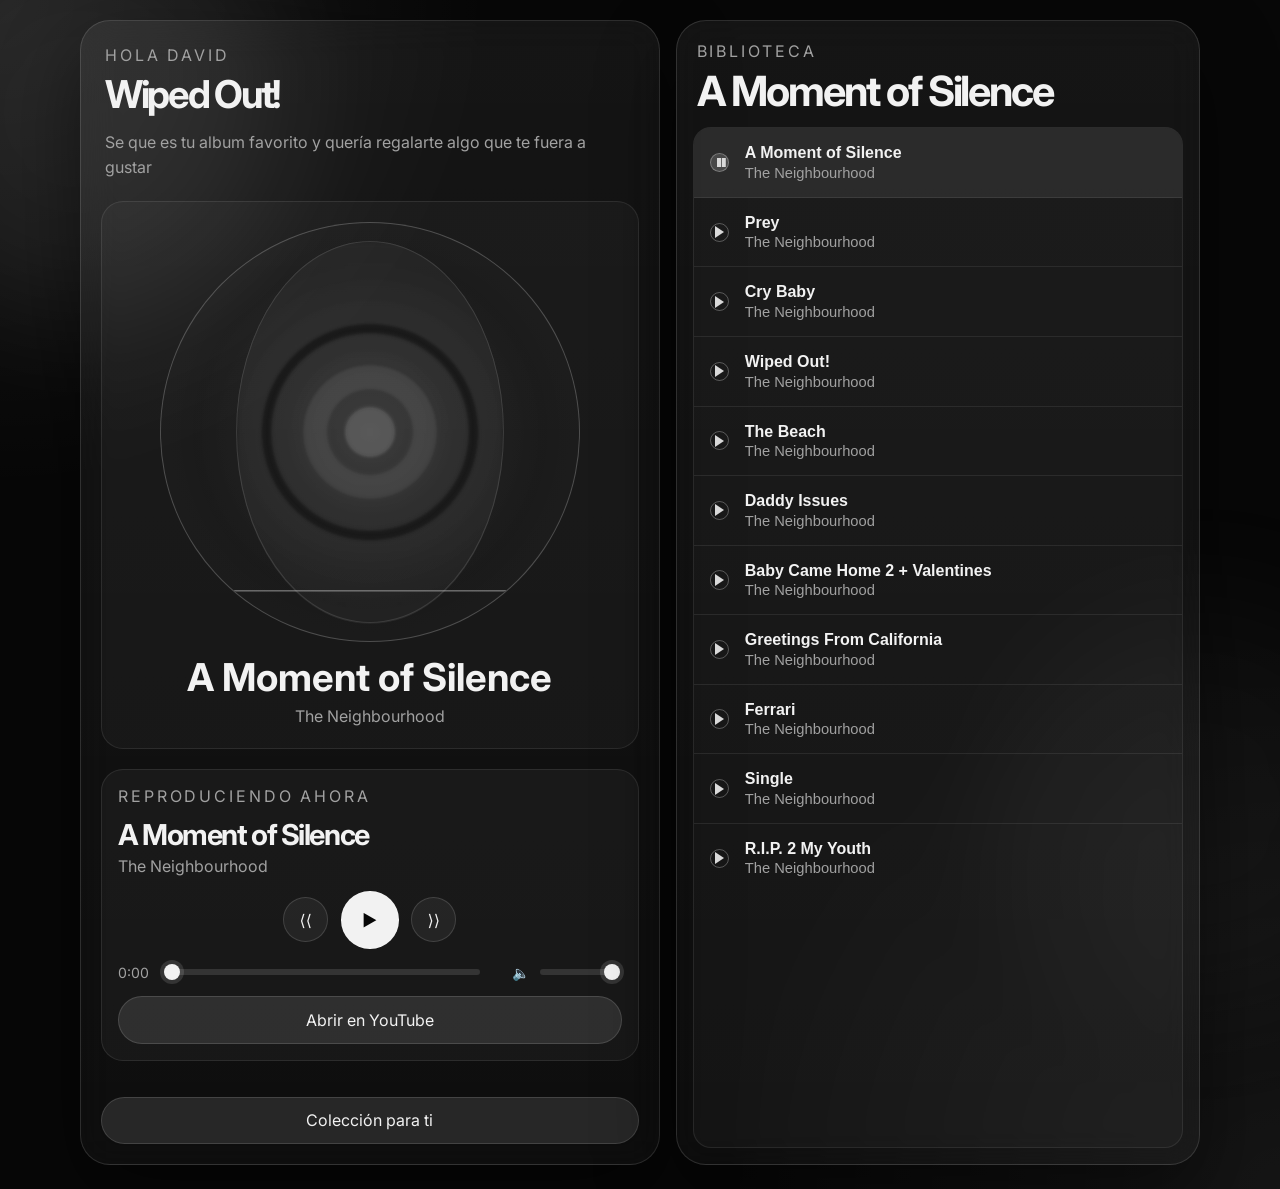
==== index.html @ c1a70a04 "Add files via upload" ====
<!doctype html>
<html lang="es">

<head>
  <meta charset="UTF-8" />
  <meta name="viewport" content="width=device-width, initial-scale=1.0" />
  <title>Web Music</title>
  <link rel="preconnect" href="https://fonts.googleapis.com" />
  <link rel="preconnect" href="https://fonts.gstatic.com" crossorigin />
  <link href="https://fonts.googleapis.com/css2?family=Inter:wght@400;500;600;700;800&display=swap" rel="stylesheet" />
  <link rel="stylesheet" href="styles.css" />
</head>

<body>
  <div class="background-glow glow-one"></div>
  <div class="background-glow glow-two"></div>

  <main class="app-shell">
    <section class="hero-panel">
      <div class="hero-copy">
        <p class="eyebrow">Hola David</p>
        <h1>Wiped Out!</h1>
        <p class="hero-text">
          Se que es tu album favorito y quería regalarte algo que te fuera a gustar
        </p>
      </div>

      <div class="album-card" aria-label="Portada del álbum">
        <div class="album-disc">
          <div class="disc-inner">
            <img id="cover-image" src="portada/Vinilo.png" />
          </div>
        </div>
        <div class="album-meta">
          <p class="album-label"></p>
          <h2 id="album-title">A Moment of Silence</h2>
          <p id="album-artist">The Neighbourhood</p>
        </div>
      </div>
      <section class="player-card" aria-label="Reproductor">
        <div class="player-info">
          <p class="eyebrow">Reproduciendo ahora</p>
          <h3 id="current-title">A Moment of Silence</h3>
          <p id="current-artist">The Neighbourhood</p>
        </div>

        <div class="transport-controls" aria-label="Controles de reproducción">
          <button class="transport-button" id="prev-btn" type="button" aria-label="Canción anterior">⟨⟨</button>
          <button class="transport-button transport-button--primary" id="play-btn" type="button"
            aria-label="Reproducir o pausar">▶</button>
          <button class="transport-button" id="next-btn" type="button" aria-label="Siguiente canción">⟩⟩</button>
        </div>

        <div class="progress-row">
          <span id="current-time">0:00</span>
          <input id="progress" class="progress-bar" type="range" min="0" max="100" value="0"
            aria-label="Progreso de reproducción" />
          <span id="duration">0:00</span>
          <div class="volume-container">
            <span>🔈</span>
            <input id="volume" class="progress-bar" type="range" min="0" max="1" step="0.1" value="1"
              aria-label="Control de volumen" />
          </div>
        </div>
        <a id="youtube-link" class="ghost-button ghost-button--link"
          href="https://youtu.be/X_MJi2JZT9Y?si=LZOxs-9jnB7cyAii" target="_blank" rel="noreferrer">Abrir en YouTube</a>
      </section>
      <button class="ghost-button" type="button" onclick="window.location.href='index2.html'">
        Colección para ti
      </button>
    </section>

    <section class="library-panel" aria-labelledby="library-title">
      <div class="library-header">
        <div>
          <p class="eyebrow">Biblioteca</p>
          <h2 id="library-title">Canciones</h2>
        </div>
      </div>

      <div class="song-list" role="list" aria-label="Canciones disponibles">

        <button class="song-row is-active" type="button" role="listitem"
          data-audio-src="audio/01 - A Moment of Silence.flac" data-title="A Moment of Silence"
          data-artist="The Neighbourhood" data-duration="" data-cover=""
          data-youtube-url="https://youtu.be/X_MJi2JZT9Y?si=LZOxs-9jnB7cyAii">
          <span class="play-icon"></span>
          <div class="song-info">
            <strong>A Moment of Silence</strong>
            <span>The Neighbourhood</span>
          </div>
          <span class="song-time"></span>
        </button>

        <button class="song-row" type="button" role="listitem" data-audio-src="audio/02 - Prey.flac" data-title="Prey"
          data-artist="The Neighbourhood" data-duration="" data-cover=""
          data-youtube-url="https://youtu.be/2IE3T9mcqyM?si=kcVaIrD9ECGJUx4r">
          <span class="play-icon"></span>
          <div class="song-info">
            <strong>Prey</strong>
            <span>The Neighbourhood</span>
          </div>
          <span class="song-time"></span>
        </button>

        <button class="song-row" type="button" role="listitem" data-audio-src="audio/03 - Cry Baby.flac"
          data-title="Cry Baby" data-artist="The Neighbourhood" data-duration="" data-cover=""
          data-youtube-url="https://youtu.be/r4LGe12tNR8?si=oYWPxXBeQCHHmG9L">
          <span class="play-icon"></span>
          <div class="song-info">
            <strong>Cry Baby</strong>
            <span>The Neighbourhood</span>
          </div>
          <span class="song-time"></span>
        </button>

        <button class="song-row" type="button" role="listitem" data-audio-src="audio/04 - Wiped Out!.flac"
          data-title="Wiped Out!" data-artist="The Neighbourhood" data-duration="" data-cover=""
          data-youtube-url="https://youtu.be/Z3UCVQIjAJ8?si=EQxbtlF7-bE2CV-W">
          <span class="play-icon"></span>
          <div class="song-info">
            <strong>Wiped Out!</strong>
            <span>The Neighbourhood</span>
          </div>
          <span class="song-time"></span>
        </button>

        <button class="song-row" type="button" role="listitem" data-audio-src="audio/05 - The Beach.flac"
          data-title="The Beach" data-artist="The Neighbourhood" data-duration="" data-cover=""
          data-youtube-url="https://youtu.be/DujKJ1OaLQE?si=FPn8JjN-559nMz6W">
          <span class="play-icon"></span>
          <div class="song-info">
            <strong>The Beach</strong>
            <span>The Neighbourhood</span>
          </div>
          <span class="song-time"></span>
        </button>

        <button class="song-row" type="button" role="listitem" data-audio-src="audio/06 - Daddy Issues.flac"
          data-title="Daddy Issues" data-artist="The Neighbourhood" data-duration="" data-cover=""
          data-youtube-url="https://youtu.be/_lMlsPQJs6U?si=nh6zydv7W_WUyDfO">
          <span class="play-icon"></span>
          <div class="song-info">
            <strong>Daddy Issues</strong>
            <span>The Neighbourhood</span>
          </div>
          <span class="song-time"></span>
        </button>

        <button class="song-row" type="button" role="listitem"
          data-audio-src="audio/07 - Baby Came Home 2 + Valentines.flac" data-title="Baby Came Home 2 + Valentines"
          data-artist="The Neighbourhood" data-duration="" data-cover=""
          data-youtube-url="https://youtu.be/Y1INLCftBko?si=MyTrIibpLX4V5cPW">
          <span class="play-icon"></span>
          <div class="song-info">
            <strong>Baby Came Home 2 + Valentines</strong>
            <span>The Neighbourhood</span>
          </div>
          <span class="song-time"></span>
        </button>

        <button class="song-row" type="button" role="listitem"
          data-audio-src="audio/08 - Greetings From Califournia.flac" data-title="Greetings From California"
          data-artist="The Neighbourhood" data-duration="" data-cover=""
          data-youtube-url="https://youtu.be/IH0Jb2yWpDA?si=b-KxC_NXCizscCBx">
          <span class="play-icon"></span>
          <div class="song-info">
            <strong>Greetings From California</strong>
            <span>The Neighbourhood</span>
          </div>
          <span class="song-time"></span>
        </button>

        <button class="song-row" type="button" role="listitem" data-audio-src="audio/09 - Ferrari.flac"
          data-title="Ferrari" data-artist="The Neighbourhood" data-duration="" data-cover=""
          data-youtube-url="https://youtu.be/IH0Jb2yWpDA?si=b-KxC_NXCizscCBx">
          <span class="play-icon"></span>
          <div class="song-info">
            <strong>Ferrari</strong>
            <span>The Neighbourhood</span>
          </div>
          <span class="song-time"></span>
        </button>

        <button class="song-row" type="button" role="listitem" data-audio-src="audio/10 - Single.flac"
          data-title="Single" data-artist="The Neighbourhood" data-duration="" data-cover=""
          data-youtube-url="https://youtu.be/jbmftUwstS8?si=qcjT_TL4IlT3vNXc">
          <span class="play-icon"></span>
          <div class="song-info">
            <strong>Single</strong>
            <span>The Neighbourhood</span>
          </div>
          <span class="song-time"></span>
        </button>

        <button class="song-row" type="button" role="listitem" data-audio-src="audio/11 - R.I.P. 2 My Youth.flac"
          data-title="R.I.P. 2 My Youth" data-artist="The Neighbourhood" data-duration="" data-cover=""
          data-youtube-url="https://youtu.be/vKH-rcO6PA8?si=PG-aEHUIAWFCWy7N">
          <span class="play-icon"></span>
          <div class="song-info">
            <strong>R.I.P. 2 My Youth</strong>
            <span>The Neighbourhood</span>
          </div>
          <span class="song-time"></span>
        </button>


        
      </div>
    </section>
  </main>

  <audio id="player" preload="metadata"></audio>

  <script src="script.js"></script>
</body>

</html>
---- styles.css ----
:root {
  color-scheme: dark;
  --bg: #070707;
  --bg-soft: rgba(20, 20, 20, 0.8);
  --panel: rgba(255, 255, 255, 0.05);
  --panel-strong: rgba(255, 255, 255, 0.08);
  --border: rgba(255, 255, 255, 0.13);
  --text: #f2f2f2;
  --muted: #a1a1a1;
  --accent: #d9d9d9;
  --accent-soft: rgba(217, 217, 217, 0.12);
  --shadow: 0 30px 80px rgba(0, 0, 0, 0.45);
  --radius-xl: 30px;
  --radius-lg: 22px;
  --radius-md: 18px;
  --record-art: none;
}

* {
  box-sizing: border-box;
}

html,
body {
  margin: 0;
  min-height: 100%;
}

body {
  font-family: "Inter", system-ui, sans-serif;
  background:
    radial-gradient(circle at top left, rgba(255, 255, 255, 0.08), transparent 28%),
    radial-gradient(circle at bottom right, rgba(255, 255, 255, 0.06), transparent 32%),
    var(--bg);
  color: var(--text);
  min-height: 100vh;
  min-height: 100dvh;
  overflow-x: hidden;
  position: relative;
}

body::before {
  content: "";
  position: fixed;
  top: 0;
  left: 0;
  width: 100%;
  height: 100dvh;
  inset: 0;

  background-image: url("portada/Fondo.jpg");
  background-size: cover;
  background-position: center;
  background-repeat: no-repeat;

  opacity: 0.15;   /* Ajusta la opacidad aquí */

  z-index: -2;
  will-change: transform;
}

.background-glow {
  position: fixed;
  inset: auto;
  width: 26rem;
  height: 26rem;
  border-radius: 50%;
  filter: blur(70px);
  opacity: 0.28;
  pointer-events: none;
}

.glow-one {
  top: -6rem;
  left: -8rem;
  background: rgba(255, 255, 255, 0.26);
}

.glow-two {
  right: -8rem;
  bottom: -7rem;
  background: rgba(180, 180, 180, 0.18);
}

.app-shell {
  width: min(1120px, calc(100% - 2rem));
  margin: 0 auto;
  padding: 1rem 0 2rem;
  display: grid;
  gap: 1rem;
}

.hero-panel,
.library-panel {
  border: 1px solid var(--border);
  background: linear-gradient(180deg, rgba(255, 255, 255, 0.06), rgba(255, 255, 255, 0.03));
  backdrop-filter: blur(18px);
  box-shadow: var(--shadow);
}

.hero-panel {
  border-radius: var(--radius-xl);
  padding: 1.25rem;
  display: grid;
  gap: 1.25rem;
}

.hero-copy h1,
.library-header h2,
.album-meta h2 {
  margin: 0;
  line-height: 1;
}

.hero-copy h1 {
  font-size: clamp(1.6rem, 3vw, 3rem);
  max-width: 12ch;
  letter-spacing: -0.06em;
}

.hero-text {
  margin: 1rem 0 0;
  max-width: 58ch;
  color: var(--muted);
  line-height: 1.6;
}

.eyebrow,
.album-label {
  margin: 0 0 0.65rem;
  text-transform: uppercase;
  letter-spacing: 0.18em;
  font-size: 1rem;
  color: var(--muted);
}

.album-card {
  display: grid;
  place-items: center;
  gap: 1rem;
  padding: 1.25rem;
  border-radius: var(--radius-lg);
  background: rgba(255, 255, 255, 0.03);
  border: 1px solid rgba(255, 255, 255, 0.09);
}

.album-disc {
  width: min(100%, 420px);
  aspect-ratio: 1;
  border-radius: 50%;
  border: 1px solid rgba(255, 255, 255, 0.22);
  display: grid;
  place-items: center;
  background:
    radial-gradient(circle at center, rgba(255, 255, 255, 0.11) 0 8%, transparent 9% 14%, rgba(255, 255, 255, 0.06) 15% 22%, transparent 23% 100%),
    radial-gradient(circle at center, rgba(255, 255, 255, 0.05), rgba(255, 255, 255, 0.01) 60%, rgba(255, 255, 255, 0.03));
  padding: 1.1rem;
  position: relative;
  overflow: hidden;
}

.album-disc::before {
  content: "";
  position: absolute;
  inset: 0;
  border-radius: 50%;
  background:
    radial-gradient(circle at center, transparent 0 33%, rgba(0, 0, 0, 0.34) 34% 36%, transparent 37% 100%),
    radial-gradient(circle at center, rgba(255, 255, 255, 0.03), rgba(255, 255, 255, 0) 64%),
    var(--record-art);
  background-size: cover;
  background-position: center;
  background-repeat: no-repeat;
  animation: none;
  z-index: 0;
}

.disc-inner {
  width: 70%;
  height: 100%;
  border-radius: 100%;
  border: 1px solid rgba(255, 255, 255, 0.12);
  display: grid;
  place-items: center;
  text-align: center;
  color: var(--muted);
  letter-spacing: 0.12em;
  text-transform: uppercase;
  font-size: 0.8rem;
  background: rgba(0, 0, 0, 0.2);
  backdrop-filter: blur(2px);
  /* overflow: hidden; */
  position: relative;
  z-index: 1;
}

.disc-inner img {
  width: 170%;
  height: 100%;
  object-fit: cover;
  display: block;
  /* transform: translate(1px, -100px); */
  transform: translate(0%, -8%);
}

.album-meta {
  text-align: center;
  max-width: 36rem;
}

.album-meta h2 {
  font-size: clamp(1.6rem, 3vw, 2.4rem);
  margin-bottom: 0.45rem;
}

.album-meta p {
  margin: 0;
  color: var(--muted);
  line-height: 1.55;
}

.library-panel {
  border-radius: var(--radius-xl);
  padding: 1rem;
}

.player-card {
  margin-bottom: 1rem;
  padding: 1rem;
  border-radius: var(--radius-lg);
  border: 1px solid rgba(255, 255, 255, 0.09);
  background: rgba(255, 255, 255, 0.04);
  display: grid;
  gap: 0.95rem;
}

.player-info h3 {
  margin: 0;
  font-size: clamp(1.25rem, 3vw, 1.8rem);
  letter-spacing: -0.05em;
}

.player-info p:last-child {
  margin: 0.25rem 0 0;
  color: var(--muted);
}

.transport-controls {
  display: flex;
  align-items: center;
  justify-content: center;
  gap: 0.8rem;
}

.transport-button {
  width: 2.8rem;
  height: 2.8rem;
  border-radius: 50%;
  border: 1px solid rgba(255, 255, 255, 0.14);
  background: rgba(255, 255, 255, 0.05);
  color: var(--text);
  font: inherit;
  display: grid;
  place-items: center;
  cursor: pointer;
}

.transport-button--primary {
  width: 3.6rem;
  height: 3.6rem;
  background: var(--text);
  color: var(--bg);
  font-weight: 700;
}

.progress-row {
  display: grid;
  grid-template-columns: auto 1fr auto;
  align-items: center;
  gap: 0.8rem;
  color: var(--muted);
  font-size: 0.88rem;
}

.progress-bar {
  width: 100%;
  appearance: none;
  height: 0.35rem;
  border-radius: 999px;
  background: rgba(255, 255, 255, 0.12);
  outline: none;
}

.progress-bar::-webkit-slider-thumb {
  appearance: none;
  width: 1rem;
  height: 1rem;
  border-radius: 50%;
  background: var(--text);
  border: 0;
  box-shadow: 0 0 0 4px rgba(255, 255, 255, 0.12);
}

.progress-bar::-moz-range-thumb {
  width: 1rem;
  height: 1rem;
  border-radius: 50%;
  background: var(--text);
  border: 0;
  box-shadow: 0 0 0 4px rgba(255, 255, 255, 0.12);
}

.library-header {
  display: flex;
  align-items: end;
  justify-content: space-between;
  gap: 1rem;
  padding: 0.25rem 0.25rem 0.9rem;
}

.library-header h2 {
  font-size: clamp(1.6rem, 4vw, 2.6rem);
  letter-spacing: -0.05em;
}

.ghost-button {
  appearance: none;
  border: 1px solid var(--border);
  background: var(--accent-soft);
  color: var(--text);
  border-radius: 999px;
  padding: 0.8rem 1.1rem;
  font: inherit;
  
}


.ghost-button--link {
  display: inline-flex;
  align-items: center;
  justify-content: center;
  text-decoration: none;
}

.song-list {
  border-radius: calc(var(--radius-lg) - 4px);
  overflow: hidden;
  border: 1px solid rgba(255, 255, 255, 0.08);
  background: rgba(255, 255, 255, 0.03);
}

.song-row {
  width: 100%;
  display: grid;
  grid-template-columns: auto 1fr auto;
  align-items: center;
  gap: 1rem;
  padding: 1rem 1rem;
  border: 0;
  border-bottom: 1px solid rgba(255, 255, 255, 0.08);
  background: transparent;
  color: inherit;
  text-align: left;
  cursor: pointer;
}

.song-row:last-child {
  border-bottom: 0;
}

.song-row:hover,
.song-row:focus-visible,
.song-row.is-active {
  background: rgba(255, 255, 255, 0.07);
  outline: none;
}

.song-row.is-active .play-icon {
  background: rgba(255, 255, 255, 0.14);
}

.song-row.is-active .play-icon::before {
  width: 0.22rem;
  height: 0.52rem;
  border: 0;
  background: var(--accent);
  margin: 0;
  box-shadow: 0.3rem 0 0 var(--accent);
}

body.is-playing .album-disc {
  animation: record-spin 7s linear infinite;
}

@keyframes record-spin {
  from {
    transform: rotate(0deg);
  }
  to {
    transform: rotate(360deg);
  }
}

.play-icon {
  width: 1.2rem;
  height: 1.2rem;
  border-radius: 50%;
  border: 1px solid rgba(255, 255, 255, 0.28);
  display: inline-grid;
  place-items: center;
  position: relative;
}

.play-icon::before {
  content: "";
  width: 0;
  height: 0;
  border-top: 6px solid transparent;
  border-bottom: 6px solid transparent;
  border-left: 9px solid var(--accent);
  margin-left: 0.1rem;
}

.song-info {
  display: grid;
  gap: 0.16rem;
}

.song-info strong {
  font-size: 1rem;
  font-weight: 600;
}

.song-info span,
.song-time {
  color: var(--muted);
  font-size: 0.92rem;
}

.youtube-player {
  width: 100%;
  aspect-ratio: 16 / 9;
  border-radius: 18px;
  overflow: hidden;
  border: 1px solid rgba(255, 255, 255, 0.1);
  background: #000;
}

@media (min-width: 860px) {
  .app-shell {
    min-height: 100vh;
    padding: 1.25rem 0 1.5rem;
    grid-template-columns: minmax(0, 1.05fr) minmax(0, 0.95fr);
    align-items: stretch;
  }

  .hero-panel {
    min-height: calc(100vh - 2.75rem);
    grid-template-rows: auto 1fr;
  }

  .hero-copy {
    align-self: start;
    padding: 0.25rem 0.25rem 0 0.25rem;
  }

  .album-card {
    align-self: end;
  }

  .library-panel {
    min-height: calc(100vh - 2.75rem);
    display: grid;
    grid-template-rows: auto 1fr;
  }

  .player-card {
    align-self: start;
  }

  .song-list {
    height: 100%;
    overflow: auto;
  }
}

@media (max-width: 859px) {
  .hero-copy h1 {
    max-width: 16ch;
  }

  .library-header {
    align-items: start;
    flex-direction: column;
  }
}

@media (orientation: landscape) and (max-width: 900px) {
  .app-shell {
    grid-template-columns: minmax(0, 0.9fr) minmax(0, 1.1fr);
    align-items: start;
  }

  .hero-panel {
    grid-template-columns: minmax(0, 1fr) minmax(220px, 0.72fr);
    align-items: center;
  }

  .hero-copy h1 {
    max-width: 11ch;
  }

  .album-card {
    padding: 0.95rem;
  }

  .album-disc {
    width: min(100%, 300px);
  }

  .library-panel {
    height: calc(100vh - 2rem);
  }

  .player-card {
    grid-template-columns: minmax(0, 1fr) auto;
    align-items: center;
  }

  .progress-row {
    grid-column: 1 / -1;
  }

  .song-row {
    padding: 0.9rem 1rem;
  }
}

@media (orientation: portrait) and (max-width: 700px) {
  .app-shell {
    width: min(100% - 1rem, 1000px);
  }

  .hero-panel,
  .library-panel {
    border-radius: 24px;
  }

  .album-disc {
    width: min(100%, 250px);
  }

  .song-row {
    grid-template-columns: auto 1fr;
  }

  .song-time {
    grid-column: 2;
    justify-self: start;
    margin-top: -0.2rem;
  }
}

@media (max-width: 520px) {
  .app-shell {
    width: min(100% - 0.75rem, 1000px);
    padding-top: 0.75rem;
  }

  .hero-panel,
  .library-panel {
    padding: 0.9rem;
  }

  .player-card {
    padding: 0.85rem;
  }

  .hero-copy h1 {
    font-size: clamp(2rem, 11vw, 3rem);
  }

  .song-row {
    gap: 0.75rem;
    padding: 0.95rem 0.8rem;
  }

  .song-info strong {
    font-size: 0.95rem;
  }
}

/* Agrega esto al final de tu archivo styles.css */
.volume-row {
  display: grid;
  grid-template-columns: auto 1fr auto;
  align-items: center;
  gap: 0.8rem;
  color: var(--muted);
  font-size: 0.88rem;
  margin-top: 0.5rem;
}

.progress-row {
  grid-template-columns: auto 1fr auto auto; /* Añadimos una columna extra */
  gap: 0.8rem;
}

.volume-container {
  display: flex;
  align-items: center;
  gap: 0.5rem;
  margin-left: 0.5rem;
}

.volume-container input {
  width: 80px; /* Tamaño compacto para el control de volumen */
  cursor: pointer;
}
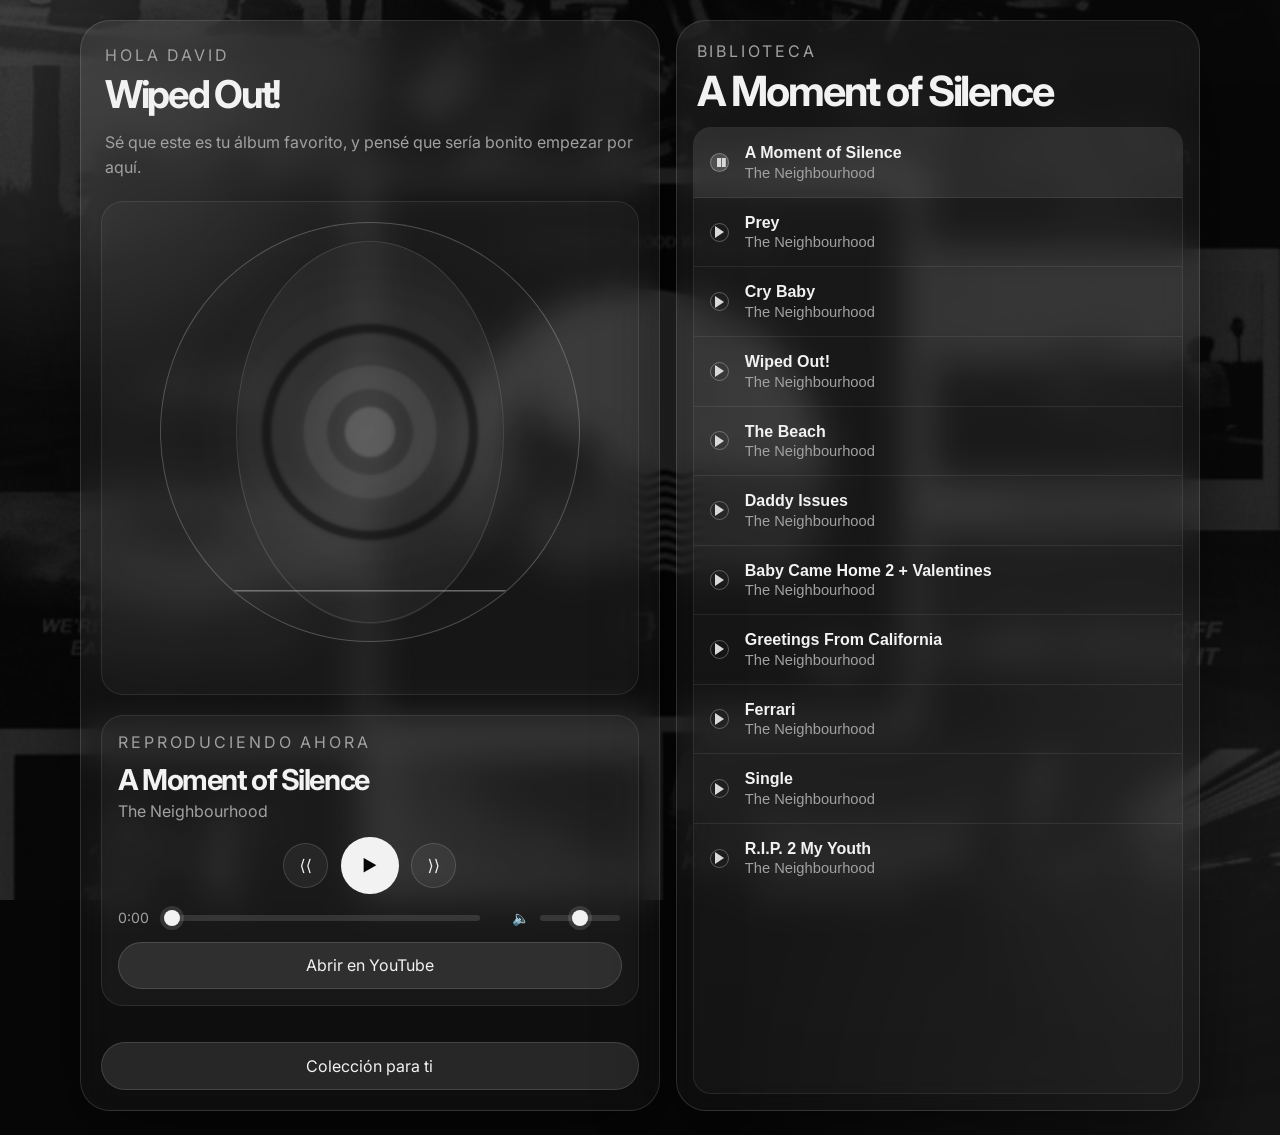
==== commit ba8a904c: "index.html" ====
--- a/index.html
+++ b/index.html
@@ -21,7 +21,7 @@
         <p class="eyebrow">Hola David</p>
         <h1>Wiped Out!</h1>
         <p class="hero-text">
-          Se que es tu album favorito y quería regalarte algo que te fuera a gustar
+          Sé que este es tu álbum favorito, y pensé que sería bonito empezar por aquí.
         </p>
       </div>
 
@@ -31,10 +31,10 @@
             <img id="cover-image" src="portada/Vinilo.png" />
           </div>
         </div>
-        <div class="album-meta">
-          <p class="album-label"></p>
-          <h2 id="album-title">A Moment of Silence</h2>
-          <p id="album-artist">The Neighbourhood</p>
+        <div class="album-message">
+          <p id="song-message">
+            Aquí aparecerá el mensaje de la canción.
+          </p>
         </div>
       </div>
       <section class="player-card" aria-label="Reproductor">
@@ -80,9 +80,8 @@
 
       <div class="song-list" role="list" aria-label="Canciones disponibles">
 
-        <button class="song-row is-active" type="button" role="listitem"
-          data-audio-src="audio/01 - A Moment of Silence.flac" data-title="A Moment of Silence"
-          data-artist="The Neighbourhood" data-duration="" data-cover=""
+        <button class="song-row is-active" type="button" role="listitem" data-audio-src="audio/A Moment of Silence.mp3"
+          data-title="A Moment of Silence" data-artist="The Neighbourhood" data-duration="" data-cover=""
           data-youtube-url="https://youtu.be/X_MJi2JZT9Y?si=LZOxs-9jnB7cyAii">
           <span class="play-icon"></span>
           <div class="song-info">
@@ -92,7 +91,7 @@
           <span class="song-time"></span>
         </button>
 
-        <button class="song-row" type="button" role="listitem" data-audio-src="audio/02 - Prey.flac" data-title="Prey"
+        <button class="song-row" type="button" role="listitem" data-audio-src="audio/Prey.mp3" data-title="Prey"
           data-artist="The Neighbourhood" data-duration="" data-cover=""
           data-youtube-url="https://youtu.be/2IE3T9mcqyM?si=kcVaIrD9ECGJUx4r">
           <span class="play-icon"></span>
@@ -103,8 +102,8 @@
           <span class="song-time"></span>
         </button>
 
-        <button class="song-row" type="button" role="listitem" data-audio-src="audio/03 - Cry Baby.flac"
-          data-title="Cry Baby" data-artist="The Neighbourhood" data-duration="" data-cover=""
+        <button class="song-row" type="button" role="listitem" data-audio-src="audio/Cry Baby.mp3" data-title="Cry Baby"
+          data-artist="The Neighbourhood" data-duration="" data-cover=""
           data-youtube-url="https://youtu.be/r4LGe12tNR8?si=oYWPxXBeQCHHmG9L">
           <span class="play-icon"></span>
           <div class="song-info">
@@ -114,7 +113,7 @@
           <span class="song-time"></span>
         </button>
 
-        <button class="song-row" type="button" role="listitem" data-audio-src="audio/04 - Wiped Out!.flac"
+        <button class="song-row" type="button" role="listitem" data-audio-src="audio/Wiped Out!.mp3"
           data-title="Wiped Out!" data-artist="The Neighbourhood" data-duration="" data-cover=""
           data-youtube-url="https://youtu.be/Z3UCVQIjAJ8?si=EQxbtlF7-bE2CV-W">
           <span class="play-icon"></span>
@@ -125,7 +124,7 @@
           <span class="song-time"></span>
         </button>
 
-        <button class="song-row" type="button" role="listitem" data-audio-src="audio/05 - The Beach.flac"
+        <button class="song-row" type="button" role="listitem" data-audio-src="audio/The Beach.mp3"
           data-title="The Beach" data-artist="The Neighbourhood" data-duration="" data-cover=""
           data-youtube-url="https://youtu.be/DujKJ1OaLQE?si=FPn8JjN-559nMz6W">
           <span class="play-icon"></span>
@@ -136,7 +135,7 @@
           <span class="song-time"></span>
         </button>
 
-        <button class="song-row" type="button" role="listitem" data-audio-src="audio/06 - Daddy Issues.flac"
+        <button class="song-row" type="button" role="listitem" data-audio-src="audio/Daddy Issues.mp3"
           data-title="Daddy Issues" data-artist="The Neighbourhood" data-duration="" data-cover=""
           data-youtube-url="https://youtu.be/_lMlsPQJs6U?si=nh6zydv7W_WUyDfO">
           <span class="play-icon"></span>
@@ -147,9 +146,8 @@
           <span class="song-time"></span>
         </button>
 
-        <button class="song-row" type="button" role="listitem"
-          data-audio-src="audio/07 - Baby Came Home 2 + Valentines.flac" data-title="Baby Came Home 2 + Valentines"
-          data-artist="The Neighbourhood" data-duration="" data-cover=""
+        <button class="song-row" type="button" role="listitem" data-audio-src="audio/Baby Came Home 2 _ Valentines.mp3"
+          data-title="Baby Came Home 2 + Valentines" data-artist="The Neighbourhood" data-duration="" data-cover=""
           data-youtube-url="https://youtu.be/Y1INLCftBko?si=MyTrIibpLX4V5cPW">
           <span class="play-icon"></span>
           <div class="song-info">
@@ -159,9 +157,8 @@
           <span class="song-time"></span>
         </button>
 
-        <button class="song-row" type="button" role="listitem"
-          data-audio-src="audio/08 - Greetings From Califournia.flac" data-title="Greetings From California"
-          data-artist="The Neighbourhood" data-duration="" data-cover=""
+        <button class="song-row" type="button" role="listitem" data-audio-src="audio/Greetings From Califournia.mp3"
+          data-title="Greetings From California" data-artist="The Neighbourhood" data-duration="" data-cover=""
           data-youtube-url="https://youtu.be/IH0Jb2yWpDA?si=b-KxC_NXCizscCBx">
           <span class="play-icon"></span>
           <div class="song-info">
@@ -171,8 +168,8 @@
           <span class="song-time"></span>
         </button>
 
-        <button class="song-row" type="button" role="listitem" data-audio-src="audio/09 - Ferrari.flac"
-          data-title="Ferrari" data-artist="The Neighbourhood" data-duration="" data-cover=""
+        <button class="song-row" type="button" role="listitem" data-audio-src="audio/Ferrari.mp3" data-title="Ferrari"
+          data-artist="The Neighbourhood" data-duration="" data-cover=""
           data-youtube-url="https://youtu.be/IH0Jb2yWpDA?si=b-KxC_NXCizscCBx">
           <span class="play-icon"></span>
           <div class="song-info">
@@ -182,8 +179,8 @@
           <span class="song-time"></span>
         </button>
 
-        <button class="song-row" type="button" role="listitem" data-audio-src="audio/10 - Single.flac"
-          data-title="Single" data-artist="The Neighbourhood" data-duration="" data-cover=""
+        <button class="song-row" type="button" role="listitem" data-audio-src="audio/Single.mp3" data-title="Single"
+          data-artist="The Neighbourhood" data-duration="" data-cover=""
           data-youtube-url="https://youtu.be/jbmftUwstS8?si=qcjT_TL4IlT3vNXc">
           <span class="play-icon"></span>
           <div class="song-info">
@@ -193,7 +190,7 @@
           <span class="song-time"></span>
         </button>
 
-        <button class="song-row" type="button" role="listitem" data-audio-src="audio/11 - R.I.P. 2 My Youth.flac"
+        <button class="song-row" type="button" role="listitem" data-audio-src="audio/R.I.P. 2 My Youth.mp3"
           data-title="R.I.P. 2 My Youth" data-artist="The Neighbourhood" data-duration="" data-cover=""
           data-youtube-url="https://youtu.be/vKH-rcO6PA8?si=PG-aEHUIAWFCWy7N">
           <span class="play-icon"></span>
@@ -205,7 +202,7 @@
         </button>
 
 
-        
+
       </div>
     </section>
   </main>
@@ -215,4 +212,4 @@
   <script src="script.js"></script>
 </body>
 
-</html>+</html>
